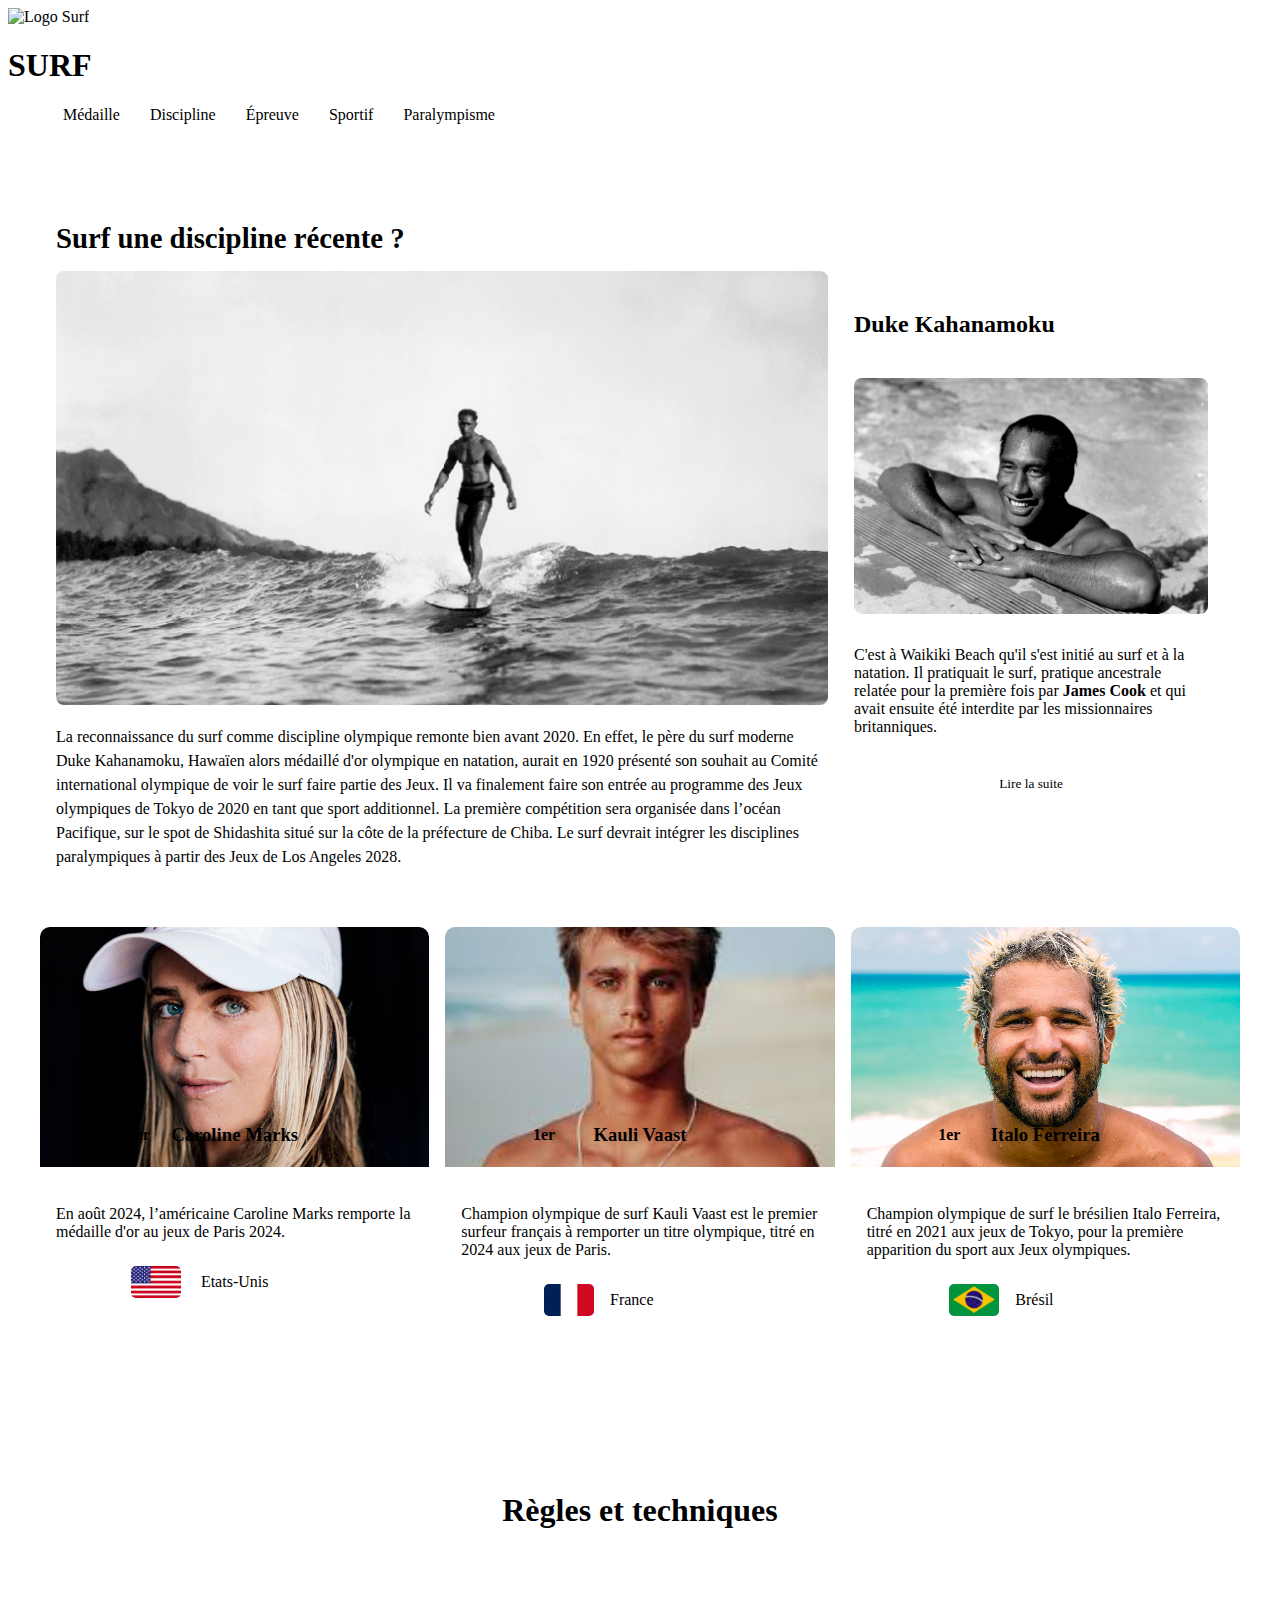
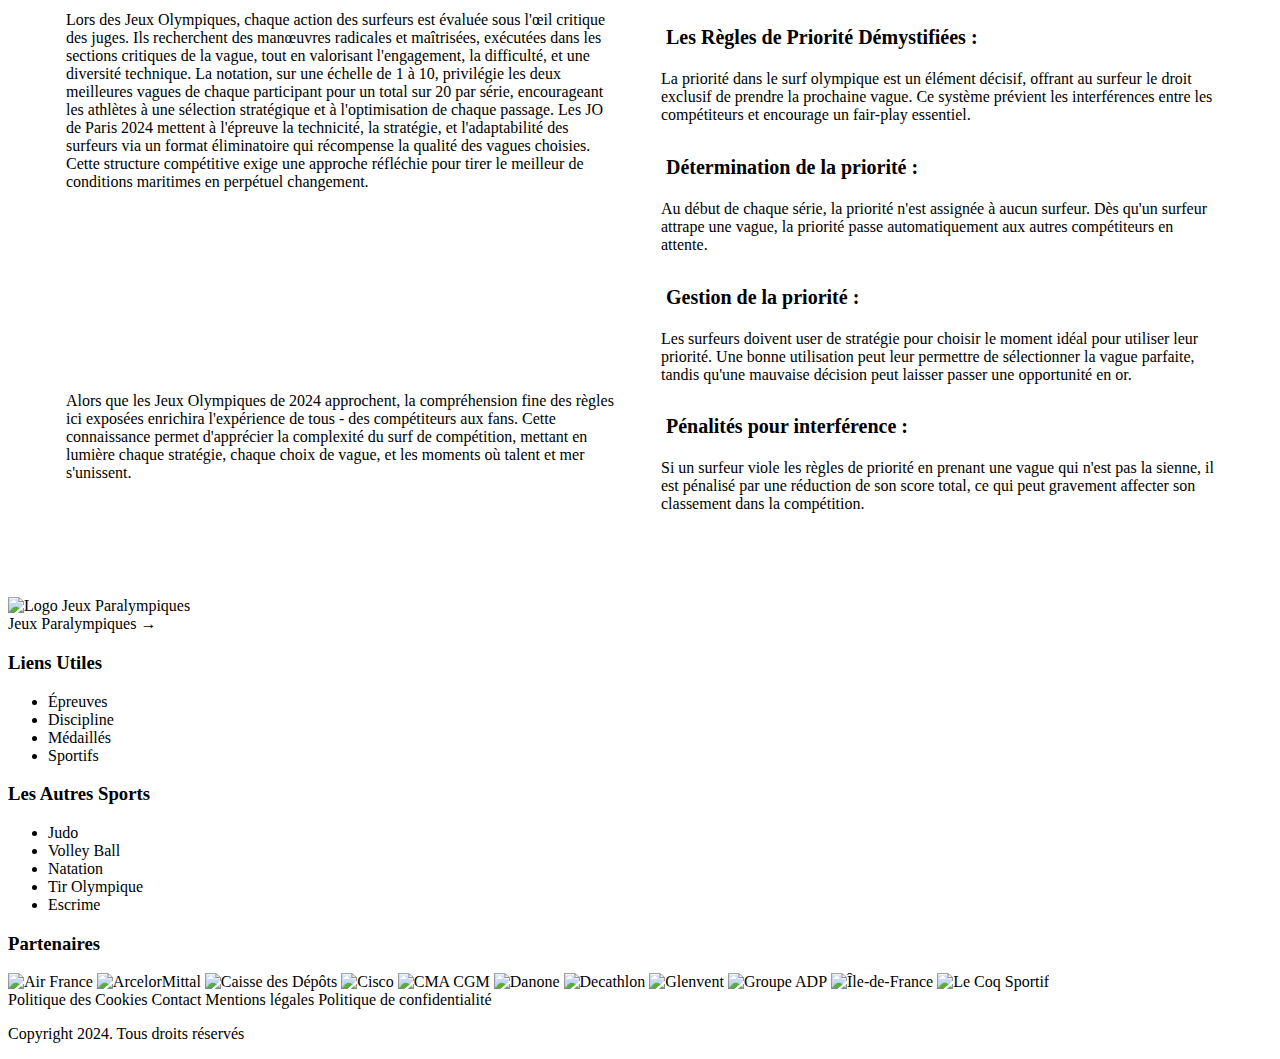
==== discipline/index.html @ 02fa1769 "fix all page" ====
<!DOCTYPE html>
<html xmlns="http://www.w3.org/1999/xhtml" xml:lang="fr" lang="fr">
	<head>
		<meta charset="utf-8">
		<meta name="keywords" content="Jeux, olympique, sport">
		<link rel="stylesheet" type="text/css" href="./style.css">
		<title>Discipline</title>
	</head>
	<body>
		<script src="https://code.jquery.com/jquery-3.6.0.min.js"></script>
		<script> 
			$(function(){
			$("#footer").load("../contents/html/footer.html"); 
			});
		</script> 
		<script> 
			$(function(){
			$("#nav").load("../contents/html/header.html"); 
			});
		</script>

		<div id="nav"></div>

		<main>
			<section>
				<h2>Surf une discipline récente ?</h2>
				<div>
					<article>
						<img src="../contents/img/main/duke_kahanamoku_surf.png" alt="Duke Kahanamoku surfing" title="Duke Kahanamoku">
						<p>
							La reconnaissance du surf comme discipline olympique remonte bien avant 2020. 
							En effet, le père du surf moderne Duke Kahanamoku, Hawaïen alors médaillé d'or olympique en natation, 
							aurait en 1920 présenté son souhait au Comité international olympique de voir le surf faire partie des Jeux. 
							Il va finalement faire son entrée au programme des Jeux olympiques de Tokyo de 2020 en tant que sport additionnel. 
							La première compétition sera organisée dans l’océan Pacifique, sur le spot de Shidashita situé sur la côte de la préfecture de Chiba. 
							Le surf devrait intégrer les disciplines paralympiques à partir des Jeux de Los Angeles 2028.
						</p>
					</article>
	
					<article>
						<h3>Duke Kahanamoku</h3>
						<img src="../contents/img/main/duke_kahanamoku.png" alt="Duke Kahanamoku" title="Duke Kahanamoku">
						<p>
							C'est à Waikiki Beach qu'il s'est initié au surf et à la natation. 
							Il pratiquait le surf, pratique ancestrale relatée pour la première fois par <a href="https://fr.wikipedia.org/wiki/James_Cook"><strong>James Cook </strong></a>
							et qui avait ensuite été interdite par les missionnaires britanniques.
						</p>
						<button>Lire la suite</button>
					</article>
				</div>
			</section>

			<section>
				<div>
					<article>
						<img src="../contents/img/main/caroline_marks.png" alt="Caroline Marks" title="Caroline Marks">
						<aside>
							<div>1er</div>
						</aside>
						<h3>Caroline Marks</h3>
						
						
						<p>
							En août 2024, l’américaine Caroline Marks remporte la médaille d'or au jeux de Paris 2024.
						</p>
						<div>
							<img src="../contents/img/icon/drapeau_usa.png" alt="Drapeau Etats-Unis" title="Drapeau Etats-Unis">
							<p>
								Etats-Unis
							</p>
						</div>
					</article>

					<article>
						<img src="../contents/img/main/kauli_vaast.png" alt="Kauli Vaast" title="Kauli Vaast">
						<aside>
							<div>1er</div>
						</aside>
						<h3>Kauli Vaast</h3>
						<p>
							Champion olympique de surf Kauli Vaast est le premier surfeur français à remporter un titre olympique, 
							titré en 2024 aux jeux de Paris.
						</p>
						<div>
							<img src="../contents/img/icon/drapeau_france.png" alt="Drapeau France" title="Drapeau France">
							<p>
								France
							</p>
						</div>
					</article>


					<article>
						<img src="../contents/img/main/italo_ferreira.png" alt="Italo Ferreira" title="Italo Ferreira">
						<aside>

							<div>1er</div>
				
						</aside>

						<h3>Italo Ferreira</h3>


							
						<p>
							Champion olympique de surf le brésilien Italo Ferreira, titré en 2021 aux jeux de Tokyo, 
							pour la première apparition du sport aux Jeux olympiques.
						</p>

						<div>
								<img src="../contents/img/icon/drapeau_bresil.png" alt="Drapeau Brésil" title="Drapeau Brésil">
							<p>
								Brésil
							</p>
						</div>

					</article>

				<div>
					
			</section>



			<section>
				<h2>Règles et techniques</h2>
				<div class="grid-mg">
					<article>
						<p>
							Lors des Jeux Olympiques, chaque action des surfeurs est évaluée sous l'œil critique des juges. 
							Ils recherchent des manœuvres radicales et maîtrisées, exécutées dans les sections critiques de la vague, 
							tout en valorisant l'engagement, la difficulté, et une diversité technique. La notation, sur une échelle de 1 à 10, 
							privilégie les deux meilleures vagues de chaque participant pour un total sur 20 par série, 
							encourageant les athlètes à une sélection stratégique et à l'optimisation de chaque passage.
							Les JO de Paris 2024 mettent à l'épreuve la technicité, la stratégie, et l'adaptabilité des surfeurs via un format éliminatoire 
							qui récompense la qualité des vagues choisies. Cette structure compétitive exige une approche réfléchie pour tirer le meilleur 
							de conditions maritimes en perpétuel changement.
						</p>
					</article>

					<article>
						<p>
							Alors que les Jeux Olympiques de 2024 approchent, la compréhension fine des règles ici exposées 
							enrichira l'expérience de tous - des compétiteurs aux fans. Cette connaissance permet d'apprécier 
							la complexité du surf de compétition, mettant en lumière chaque stratégie, chaque choix de vague, 
							et les moments où talent et mer s'unissent.
						</p>
					</article>

					<article>
						<div>
							<h4>Les Règles de Priorité Démystifiées :</h4>
							<p>
								La priorité dans le surf olympique est un élément décisif, offrant au surfeur le droit exclusif de prendre la prochaine vague. 
								Ce système prévient les interférences entre les compétiteurs et encourage un fair-play essentiel. 
							</p>
						</div>	
						
						<div>
							<h4>Détermination de la priorité :</h4>
							<p>
								Au début de chaque série, la priorité n'est assignée à aucun surfeur. Dès qu'un surfeur attrape une vague, 
								la priorité passe automatiquement aux autres compétiteurs en attente.
							</p>
						</div>

						<div>
							<h4>Gestion de la priorité :</h4>
							<p>
								Les surfeurs doivent user de stratégie pour choisir le moment idéal pour utiliser leur priorité. 
								Une bonne utilisation peut leur permettre de sélectionner la vague parfaite, tandis qu'une mauvaise décision peut laisser passer une opportunité en or.
							</p>
						</div>

						<div>
							<h4>Pénalités pour interférence :</h4>
							<p>
								Si un surfeur viole les règles de priorité en prenant une vague qui n'est pas la sienne, 
								il est pénalisé par une réduction de son score total, ce qui peut gravement affecter son classement dans la compétition.
							</p>
						</div>
					</article>
				</div>
			</section>
		</main>

		<div id="footer"></div>
    </body>
</html>
---- discipline/style.css ----
* {
    font-family: var(--primary-font);
}

/* Styling for the main section */
main {
    padding: 2rem;
    background-color: var(--font-color);
    color: var(--text-color);
    font-family: var(--font-family);
}

/* Section titles */
main section h2 {
    font-size: 2rem;
    color: var(--font-color);
    margin-bottom: 1rem;
    text-align: center;
}

a {
    color: var(--primary-color);
    text-decoration: none;
    transition: var(--primary-transition);
}

a:hover {
    color: var(--button-color);
}

section, article, h3, article div {
    border-radius: var(--secondary-radius);
}
section {
    margin: 10px 0;
}

section:first-of-type {
    background-color: var(--primary-color);
    padding: 1rem;
    border-radius: var(--secondary-radius);
    box-shadow: var(--box-shadow);
}

section:first-of-type div {
    display: grid;
    grid-template-columns: 2fr 1fr;
    gap: 10px;
    align-items: start;
    grid-auto-rows: minmax(min-content, max-content);
}
section:first-of-type div article {
    background-color: var(--font-color);
}

section:first-of-type h2 {
    grid-column: span 2;
    text-align: left;
    font-size: 1.8rem;
    color: var(--font-color);
    margin-bottom: 1rem;
}

/* Left Article Styling */
section:first-of-type article:first-of-type div {
    display: grid;
    gap: 10px;
    grid-template-columns: 2fr 1fr;
}

section:first-of-type img {
    width: 100%;
    height: auto;
    overflow: hidden;
    border-radius: 0.5rem;
    object-fit: cover;
}

section:first-of-type article h3 {
    color: var(--black-color);
}
section:first-of-type article {
    padding: var(--primary-padding);
}
section:first-of-type article:first-of-type p {
    font-size: 1rem;
    color: var(--text-color);
    line-height: 1.5;
}
section:first-of-type article:first-of-type {
    grid-column: 1 / 2;
}

/* Right Article Styling */
section:first-of-type article:nth-of-type(2) {
    display: flex;
    flex-direction: column;
    align-items: flex-start;
    gap: 1rem;
    padding: 1rem;
    background-color: var(--font-color);
    border-radius: var(--secondary-radius);
    grid-column: 2 / 3;
    
}

section:first-of-type article:nth-of-type(2) h3 {
    font-size: 1.5rem;
    color: var(--primary-color);
}

section:first-of-type article:nth-of-type(2) button {
    align-self: flex-start;
    background-color: var(--secondary-color);
    color: var(--font-color);
    border: none;
    padding: 0.5rem 1rem;
    border-radius: 0.5rem;
    cursor: pointer;
    width: 100%;
}

section:first-of-type article:nth-of-type(2) button:hover {
    background-color: var(--button-color);
    color: var(--font-color);
}


section:nth-of-type(2) div {
    display: grid;
    grid-template-columns: 1fr 1fr 1fr;
    align-items: center;
    gap: 1rem;
}

section:nth-of-type(2) div div {
    display: grid;
    grid-template-columns: 1fr 1fr 1fr;
    align-items: center;
    gap: 1rem;
}

section:nth-of-type(2) div div img {
    grid-column: 1 / 2;
    justify-self: center;
}

section:nth-of-type(2) div div p {
    grid-column: 2 / 3;
}

section:nth-of-type(2) article {
    display: flex;
    flex-direction: column;
    align-items: center;
    background-color: var(--primary-color);
    padding: 1rem;
    border-radius: 0.5rem;
    box-shadow: var(--box-shadow);
}

section:nth-of-type(2) article aside div {
    background-color: var(--or-color);
    color: var(--black-color);
    padding: 0.5rem;
    border-radius: 50%;
    font-weight: bold;
    text-align: center;
    width: 2rem;
    height: 2rem;
    display: flex;
    align-items: center;
    justify-content: center;
}

section:nth-of-type(2) article div{
    background-color: var(--button-color);
    color: var(--black-color);
}

section:nth-of-type(2) article h3 {
    background-color: var(--button-color);
    color: var(--black-color);
}

section:nth-of-type(2) img {
    width: 100%;
    height: auto;
    object-fit: cover;
}

section:nth-of-type(2) div div img {
    width: 100%;
    height: auto;
    max-width: 50px;
    object-fit: cover;
    margin-left: 10px;
    border-radius: 5px;
}

section:nth-of-type(2) div p {
    color:var(--font-color);
}
section:nth-of-type(2) div div p {
    color: var(--secondary-color);
}

section:nth-of-type(2) div h3 {
    padding: 5px;
}

/* Rules and techniques section */
section:nth-of-type(3) {
    display: grid;
    gap: 1.5rem;
    background-color: var(--primary-color);
}

section:nth-of-type(3) article {
    background-color: var(--font-color);
    padding: 1rem;
    border-radius: 0.5rem;
    box-shadow: var(--box-shadow);
}

section:nth-of-type(3) article div {
    margin-bottom: 1rem;
}

section:nth-of-type(3) article h4 {
    font-size: 1.25rem;
    color: var(--font-color);
    margin-bottom: 0.5rem;
    background-color: var(--button-color);
}

section:nth-of-type(3) h2{
    background-color: var(--secondary-color);
}

article img {
    min-width: 50px;
}

section:nth-of-type(2) article {
    max-height: 30em;
    min-height: 30em;
    margin-top: 1em;
}

section:nth-of-type(2) article h3 {
    position: relative;
    top: -7em;
}

section:nth-of-type(2) article div img {
    max-height: 2em;
    min-height: 2em;
}

section:nth-of-type(2) article img:not(article div img) {
    max-height: 15em;
    min-height: 15em;
    position: relative;
    top: -1em;
    border-radius: 10px 10px 0 0 ;
    width: calc(100% + 2em);
}

section:nth-of-type(2) article aside {
    position: relative;
    top: 2.5em;
    left: -6em;
}

section:nth-of-type(2) article p:first-of-type:not(article div p) {
    position: relative;
    top: -7em;
}

section:nth-of-type(2) article div {
    position: relative;
    top: -7em;
}

/* Responsive adjustments */
@media (max-width: 900px) {
    section:first-of-type div {
        display: block;
    }

    section:first-of-type article {
        margin-bottom: 10px;
    }

}

@media (max-width: 820px) {
    section:nth-of-type(2) div {
        grid-template-columns: 1fr;
    }
    section:nth-of-type(2) article aside {
        position: relative;
    }
    
}

@media (max-width: 300px) {
    section:nth-of-type(2) article aside {
        display: none;
    }   
}

.grid-mg {
    display: grid;
    grid-template-columns: 1fr 1fr;
    grid-template-rows: 2fr 1fr;
    gap: 10px;
    padding: 10px;
}
.grid-mg article:first-of-type {
    grid-column: 1 / 2;
    grid-row: 1 / 2;
}
.grid-mg article:nth-last-of-type(2) {
    grid-column: 1 / 2;
    grid-row: 2 / 3;
}
.grid-mg article:last-of-type {
    grid-column: 2 / 3;
    grid-row: 1 / 3;
}

.grid-mg article:last-of-type h4 {
    color: var(--black-color);
    padding: 5px;
    border-radius: 10px;
}

/* Responsive adjustments */
@media (max-width: 768px) {
    section:first-of-type {
        grid-template-columns: 1fr;
    }

    .grid-mg {
        display: block;
    }

    .grid-mg article {
        margin-bottom: 1em;
    }

    section:first-of-type h2 {
        text-align: center;
    }
}
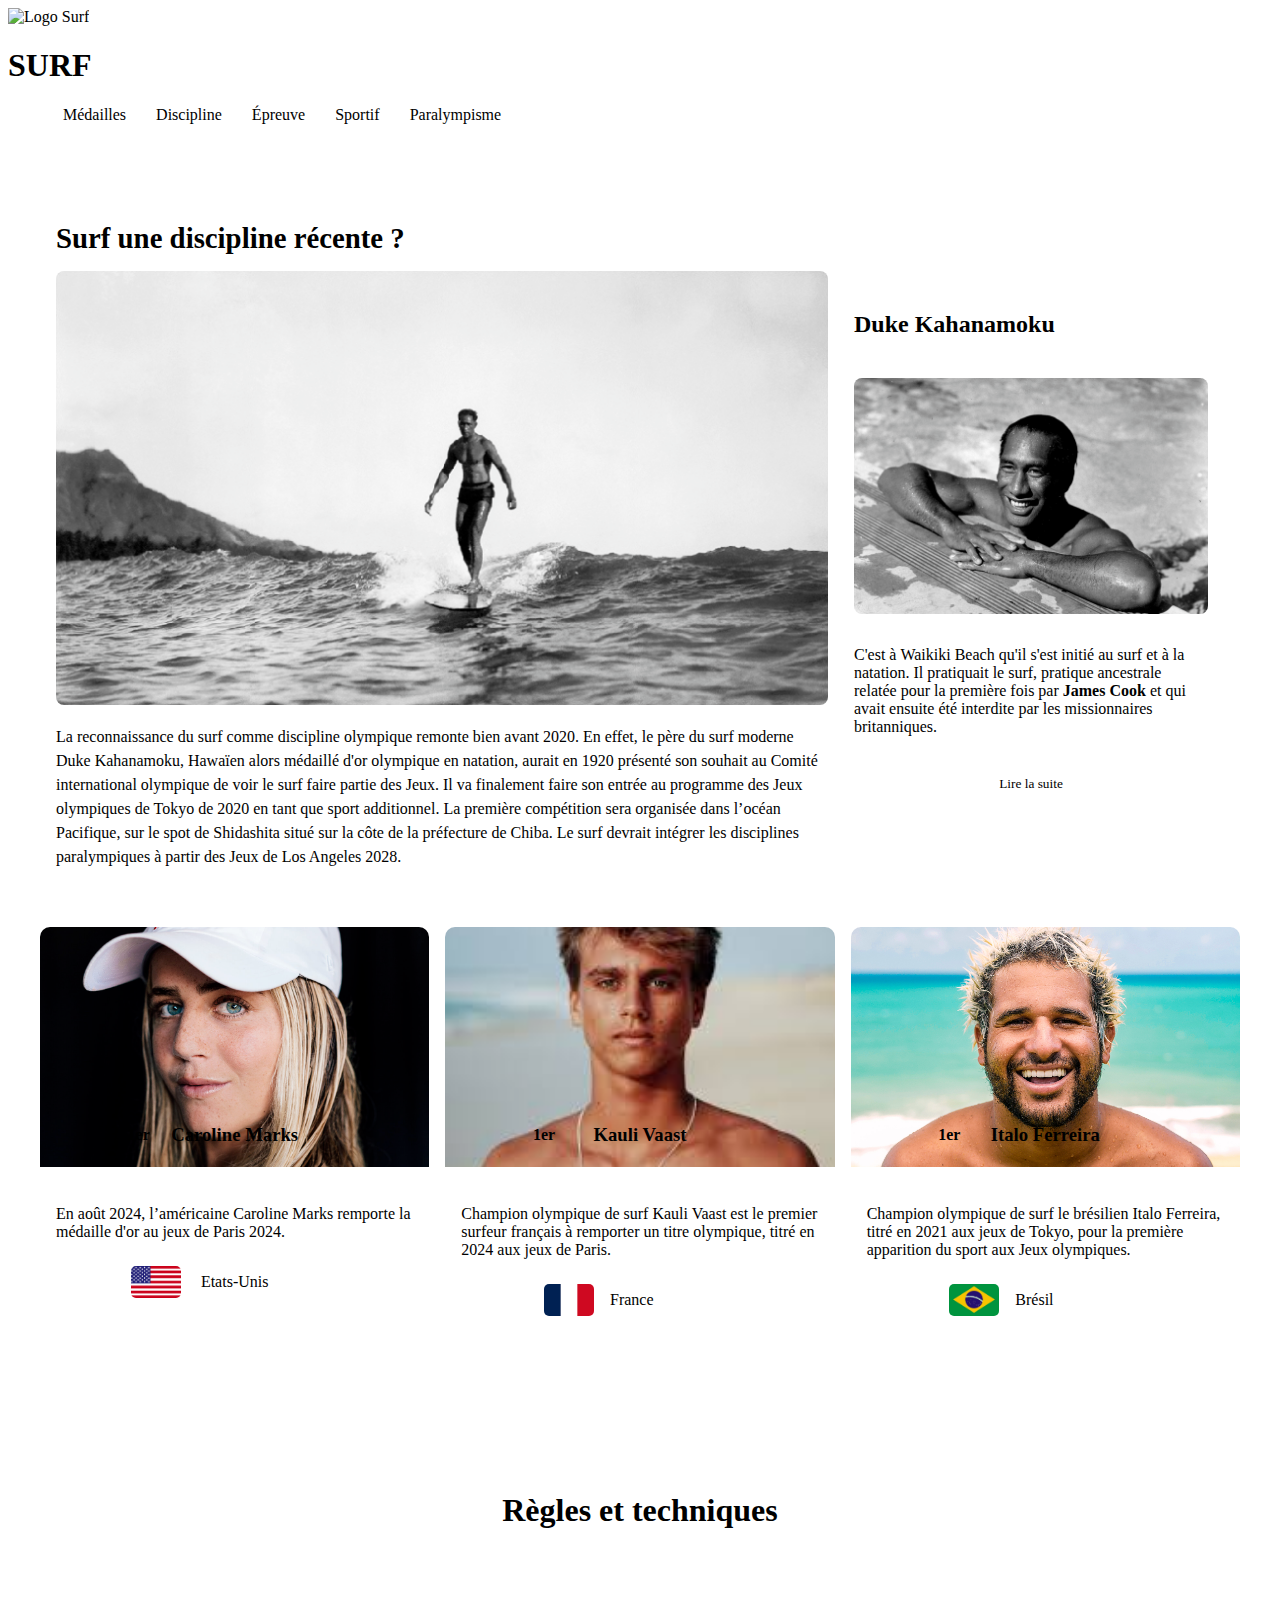
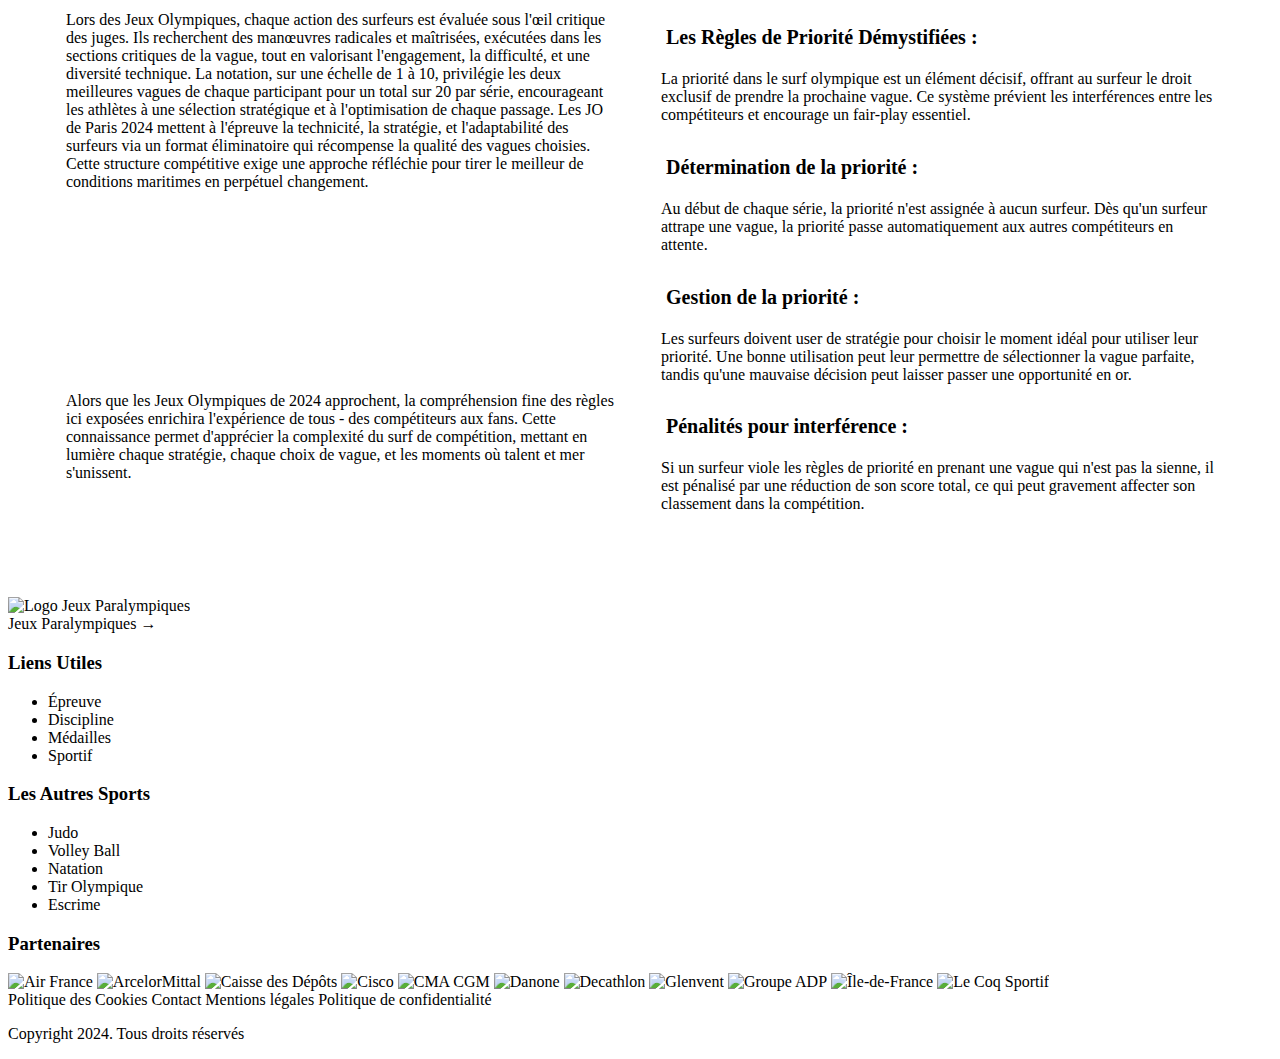
==== commit ac937d4c: "Update index.html" ====
--- a/discipline/index.html
+++ b/discipline/index.html
@@ -77,7 +77,7 @@
 						<aside>
 							<div>1er</div>
 						</aside>
-						<h3>Kauli Vaast</h3>
+						<a href="../sportif/index.html"><h3>Kauli Vaast</h3></a>
 						<p>
 							Champion olympique de surf Kauli Vaast est le premier surfeur français à remporter un titre olympique, 
 							titré en 2024 aux jeux de Paris.
--- a/discipline/style.css
+++ b/discipline/style.css
@@ -106,7 +106,7 @@
 
 section:first-of-type article:nth-of-type(2) h3 {
     font-size: 1.5rem;
-    color: var(--primary-color);
+    color: var(--black-color);
 }
 
 section:first-of-type article:nth-of-type(2) button {
@@ -122,7 +122,7 @@
 
 section:first-of-type article:nth-of-type(2) button:hover {
     background-color: var(--button-color);
-    color: var(--font-color);
+    color: var(--secondary-color);
 }
 
 
@@ -354,4 +354,4 @@
     section:first-of-type h2 {
         text-align: center;
     }
-}+}
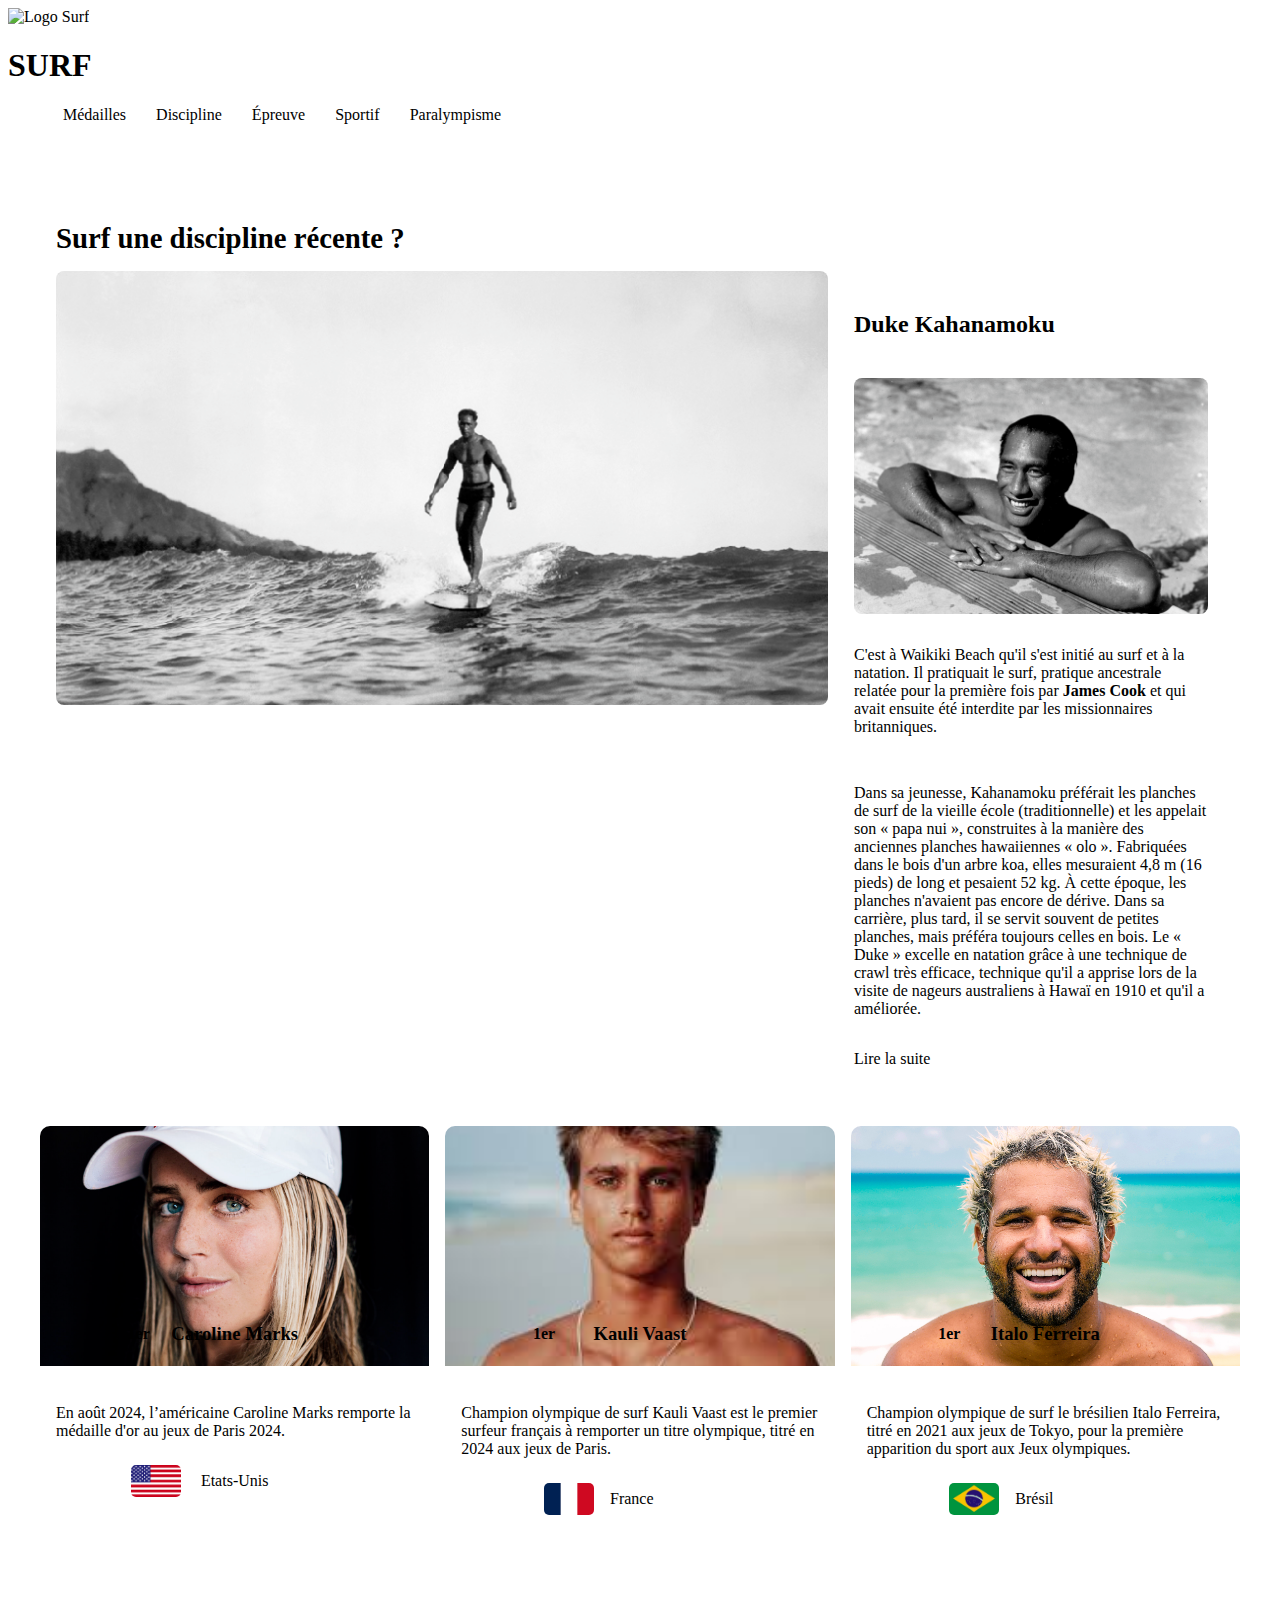
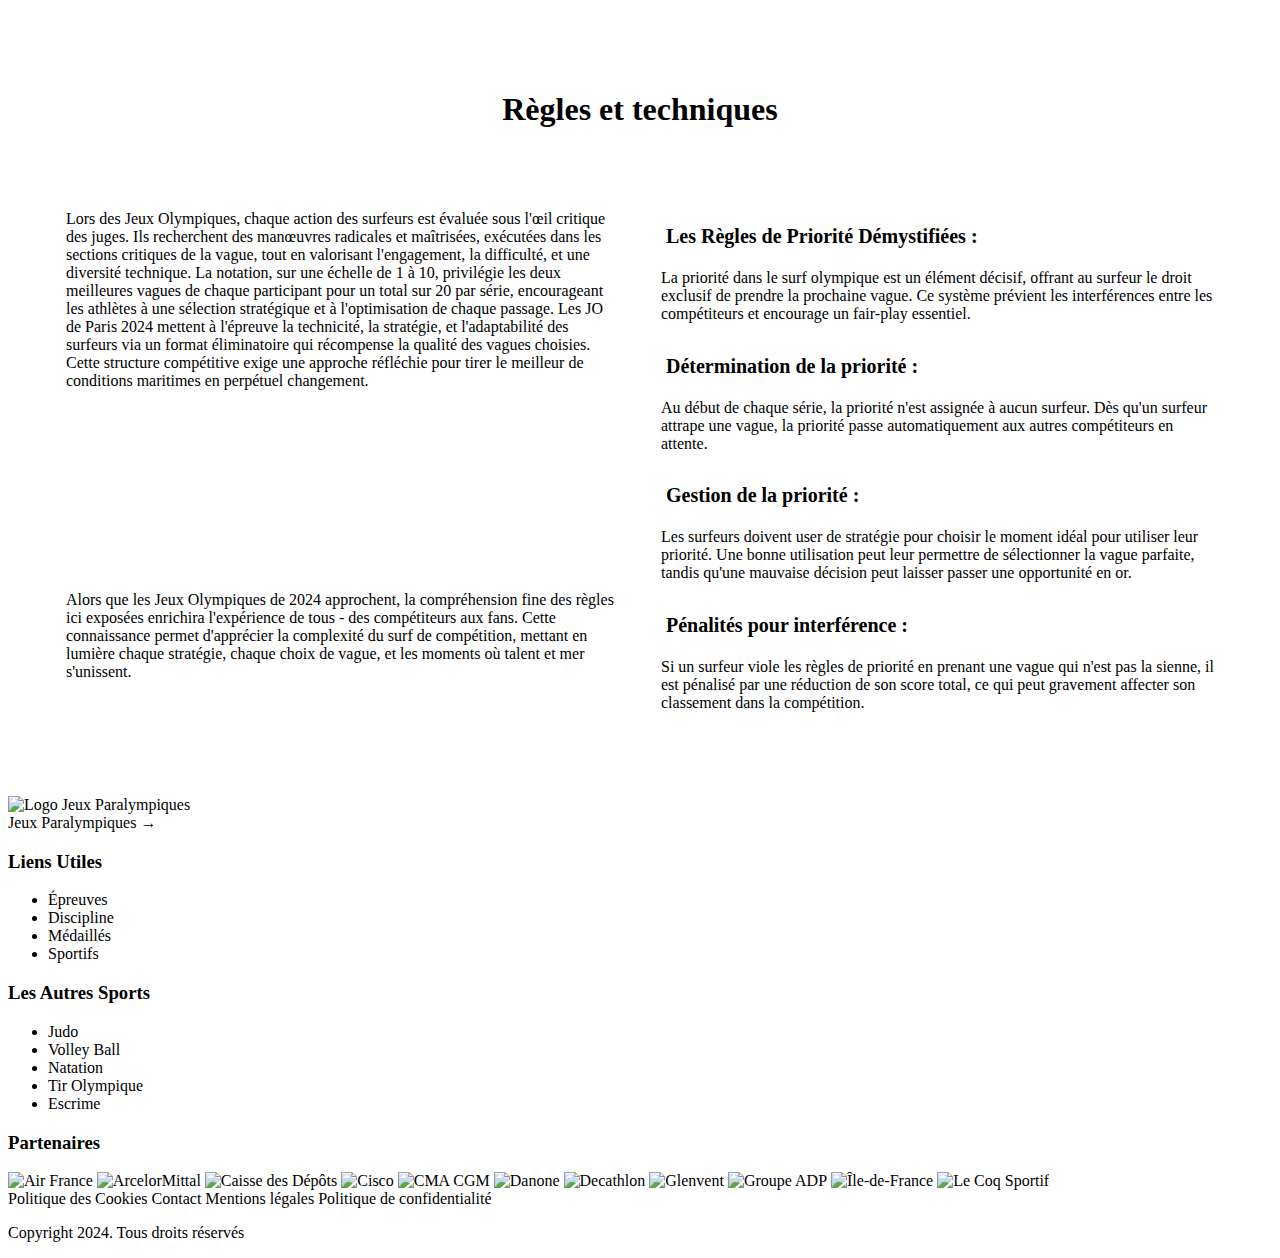
==== commit c935850c: "lire la suite" ====
--- a/discipline/index.html
+++ b/discipline/index.html
@@ -37,7 +37,7 @@
 							Le surf devrait intégrer les disciplines paralympiques à partir des Jeux de Los Angeles 2028.
 						</p>
 					</article>
-	
+
 					<article>
 						<h3>Duke Kahanamoku</h3>
 						<img src="../contents/img/main/duke_kahanamoku.png" alt="Duke Kahanamoku" title="Duke Kahanamoku">
@@ -46,8 +46,31 @@
 							Il pratiquait le surf, pratique ancestrale relatée pour la première fois par <a href="https://fr.wikipedia.org/wiki/James_Cook"><strong>James Cook </strong></a>
 							et qui avait ensuite été interdite par les missionnaires britanniques.
 						</p>
-						<button>Lire la suite</button>
-					</article>
+						<p>
+							Dans sa jeunesse, Kahanamoku préférait les planches de surf de la vieille école (traditionnelle) et les appelait son « papa nui », construites à la manière des anciennes planches hawaiiennes « olo ». Fabriquées dans le bois d'un arbre koa, elles mesuraient 4,8 m (16 pieds) de long et pesaient 52 kg. À cette époque, les planches n'avaient pas encore de dérive. Dans sa carrière, plus tard, il se servit souvent de petites planches, mais préféra toujours celles en bois.
+							Le « Duke » excelle en natation grâce à une technique de crawl très efficace, technique qu'il a apprise lors de la visite de nageurs australiens à Hawaï en 1910 et qu'il a améliorée.
+						</p>
+						<a href="#" class="btn" onclick="showMore(event)">Lire la suite</a>
+					</article>
+					<script>
+						function showMore(event) {
+							event.preventDefault();
+							var moreText = event.target.previousElementSibling;
+							if (moreText.style.display === "none" || moreText.style.display === "") {
+								moreText.style.display = "block";
+								event.target.textContent = "Lire moins";
+							} else {
+								moreText.style.display = "none";
+								event.target.textContent = "Lire la suite";
+							}
+						}
+	
+						document.addEventListener("DOMContentLoaded", function() {
+							var p = document.querySelector("section > div > article:first-of-type > p:last-of-type");
+							p.style.display = "none";
+						});
+					</script>
+					
 				</div>
 			</section>
 
@@ -77,7 +100,7 @@
 						<aside>
 							<div>1er</div>
 						</aside>
-						<a href="../sportif/index.html"><h3>Kauli Vaast</h3></a>
+						<h3>Kauli Vaast</h3>
 						<p>
 							Champion olympique de surf Kauli Vaast est le premier surfeur français à remporter un titre olympique, 
 							titré en 2024 aux jeux de Paris.
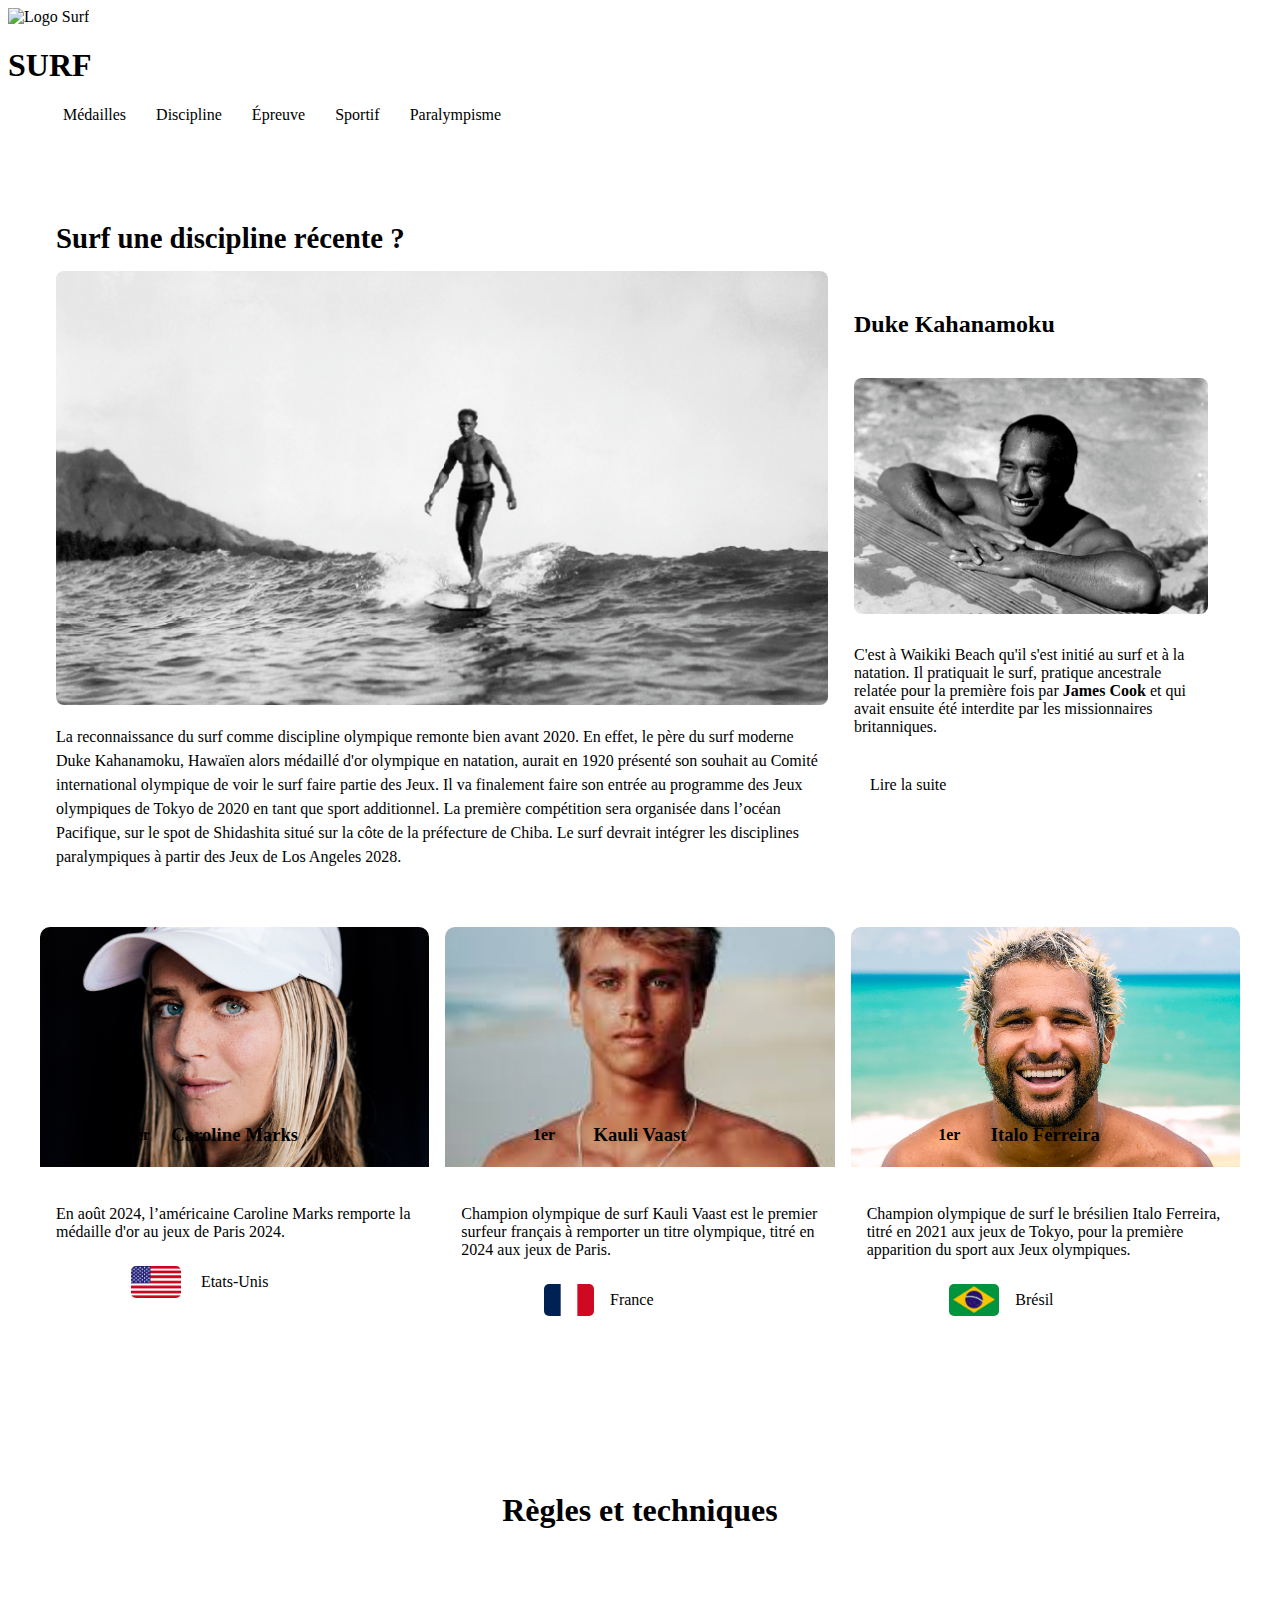
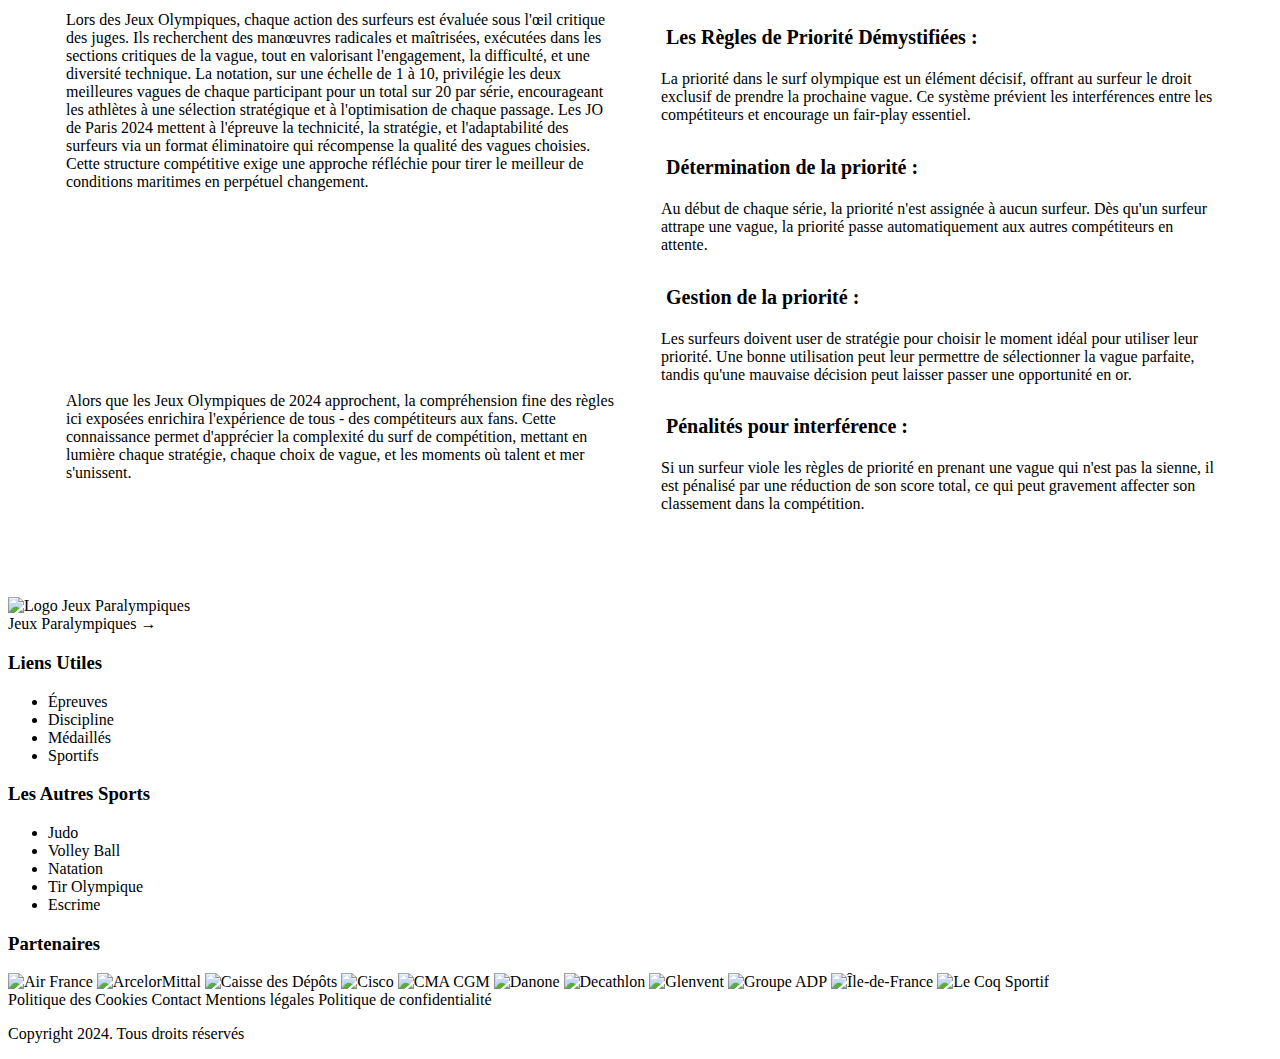
==== commit 4699fe24: "final" ====
--- a/discipline/index.html
+++ b/discipline/index.html
@@ -66,7 +66,7 @@
 						}
 	
 						document.addEventListener("DOMContentLoaded", function() {
-							var p = document.querySelector("section > div > article:first-of-type > p:last-of-type");
+							var p = document.querySelector("section > div > article:nth-of-type(2) > p:last-of-type");
 							p.style.display = "none";
 						});
 					</script>
--- a/discipline/style.css
+++ b/discipline/style.css
@@ -26,6 +26,20 @@
 
 a:hover {
     color: var(--button-color);
+}
+
+.btn {
+    color: var(--font-color);
+    text-decoration: none;
+    transition: var(--primary-transition);
+    background-color: var(--primary-color);
+    padding: 0.5rem 1rem;
+    border-radius: 0.5rem;
+}
+
+.btn:hover {
+    color: var(--secondary-color);
+    background-color: var(--button-color);
 }
 
 section, article, h3, article div {
